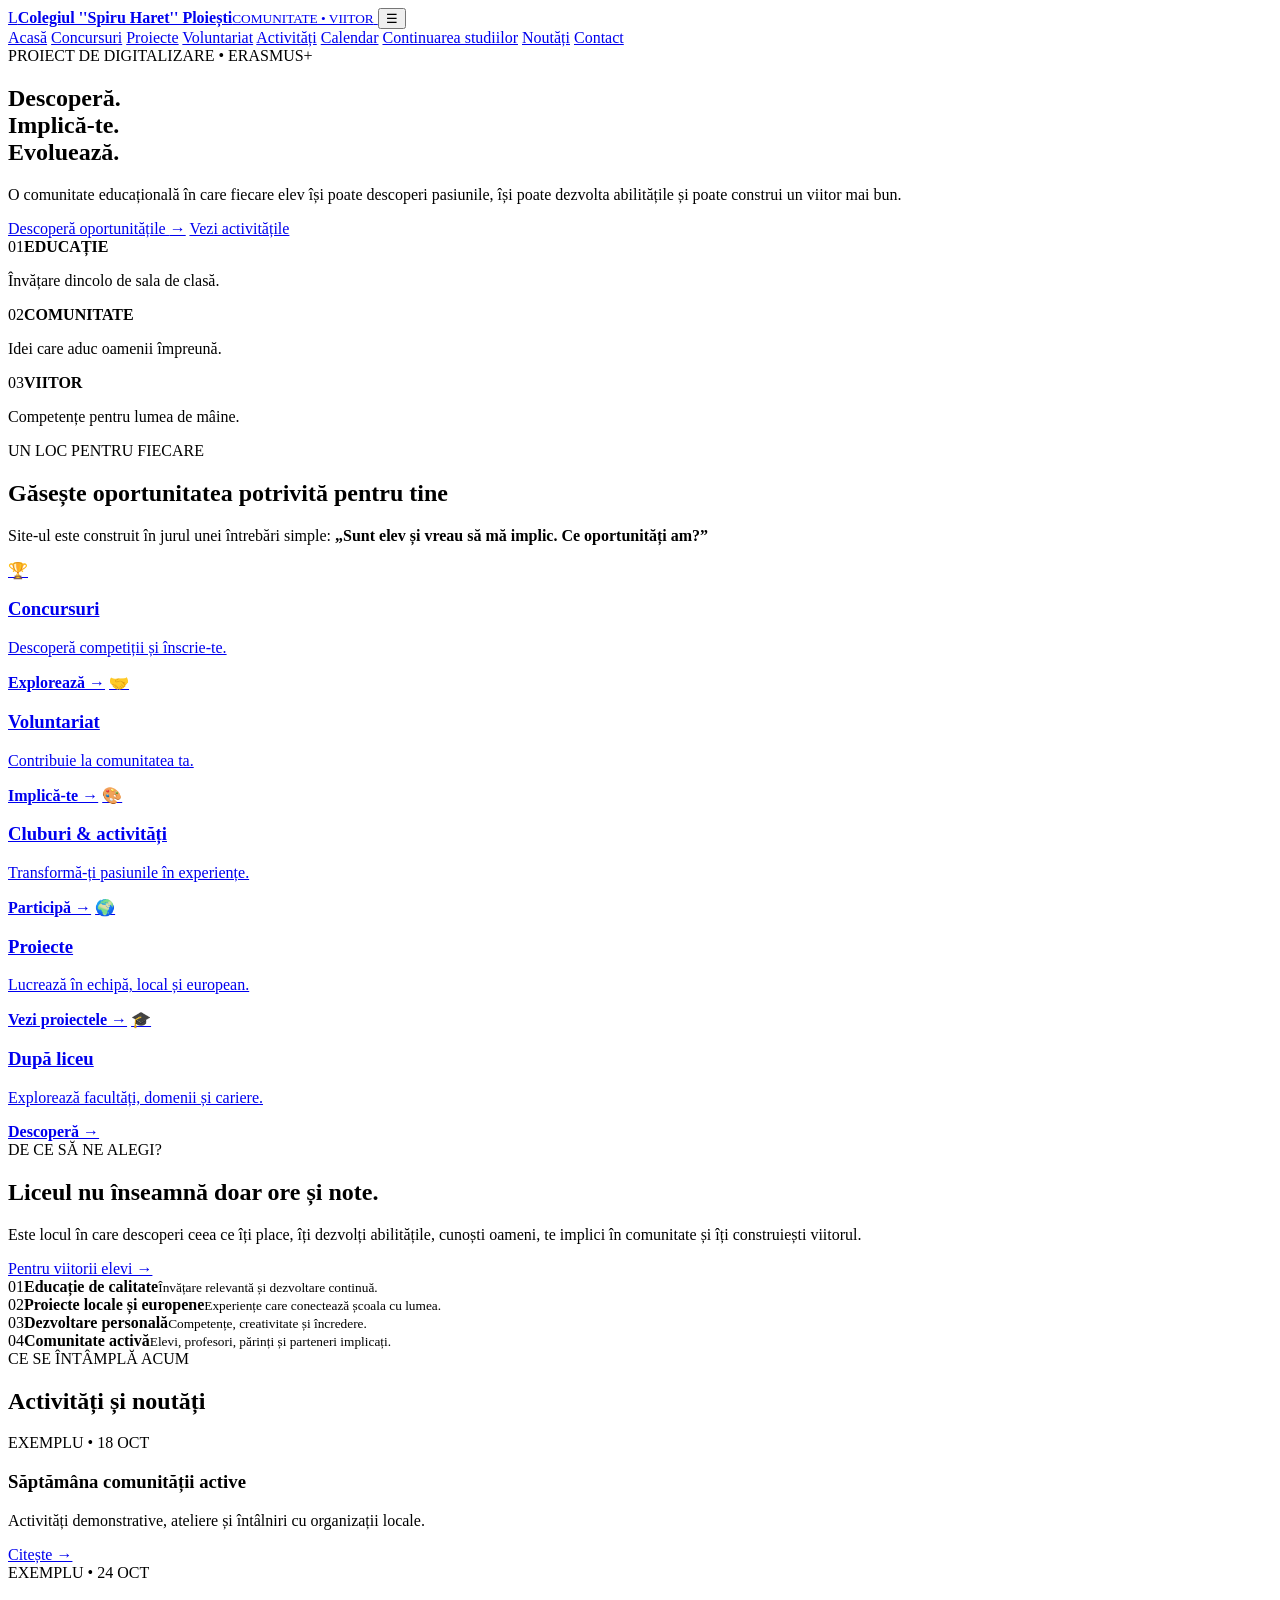
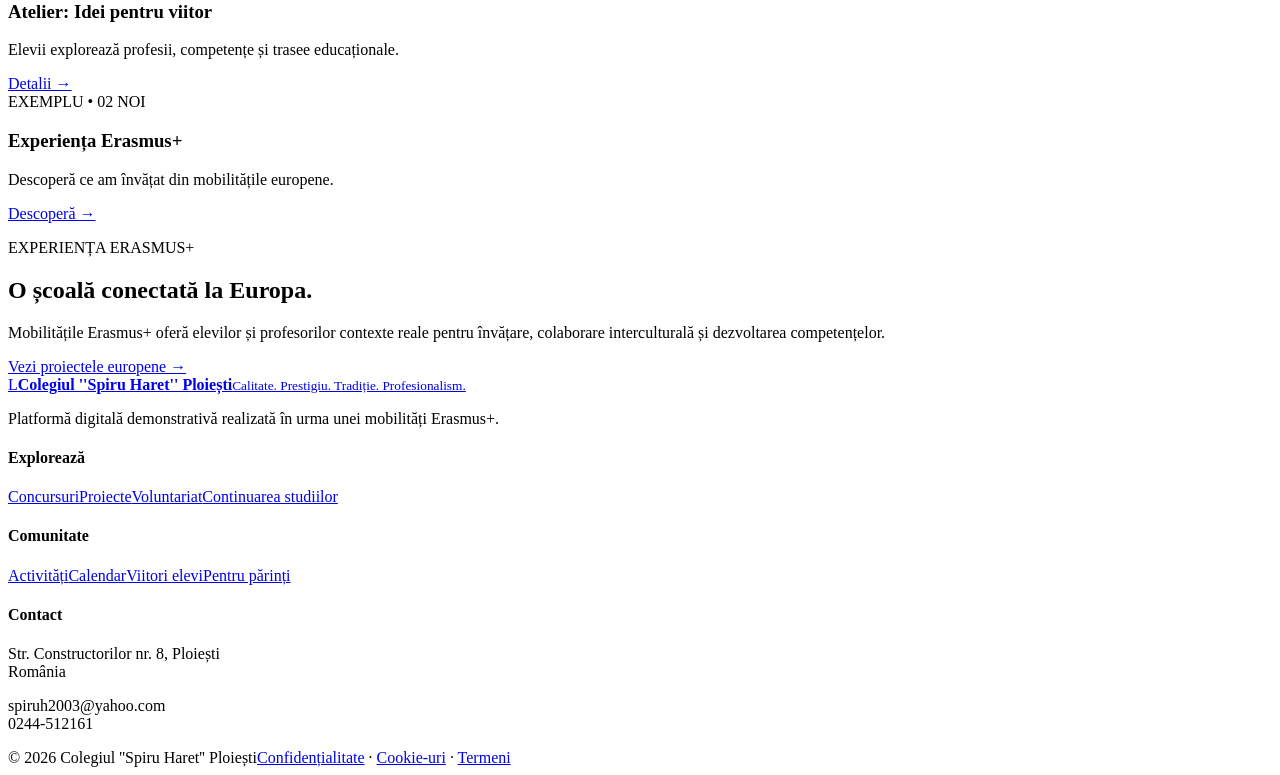
==== index.html @ 02422eb9 "Add files via upload" ====
<!doctype html>
<html lang="ro">
<head>
  <meta charset="utf-8">
  <meta name="viewport" content="width=device-width, initial-scale=1">
  <meta name="description" content="Platformă digitală demonstrativă pentru un liceu din România, realizată în cadrul unui proiect Erasmus+.">
  <meta name="theme-color" content="#173b73">
  <title>Liceul nostru — Descoperă. Implică-te. Evoluează.</title>
  <link rel="preconnect" href="https://fonts.googleapis.com">
  <link rel="preconnect" href="https://fonts.gstatic.com" crossorigin>
  <link href="https://fonts.googleapis.com/css2?family=Inter:wght@400;500;600;700;800&family=Space+Grotesk:wght@500;600;700&display=swap" rel="stylesheet">
  <link rel="stylesheet" href="assets/css/style.css">
</head>
<body>
<header class="site-header">
  <a class="brand" href="index.html" aria-label="Pagina principală">
    <span class="brand-mark">L</span><span><strong>Colegiul ''Spiru Haret'' Ploiești</strong><small>COMUNITATE • VIITOR</small></span>
  </a>
  <button class="menu-toggle" aria-label="Deschide meniul" aria-expanded="false">☰</button>
  <nav class="main-nav">
    <a class="active" href="index.html">Acasă</a>
    <a href="pages/concursuri.html">Concursuri</a>
    <a href="pages/proiecte.html">Proiecte</a>
    <a href="pages/voluntariat.html">Voluntariat</a>
    <a href="pages/activitati.html">Activități</a>
    <a href="pages/calendar.html">Calendar</a>
    <a href="pages/studii.html">Continuarea studiilor</a>
    <a href="pages/noutati.html">Noutăți</a>
    <a href="pages/contact.html">Contact</a>
  </nav>
</header>

<main>
<section class="hero">
  <div class="hero-content">
    <span class="eyebrow">PROIECT DE DIGITALIZARE • ERASMUS+</span>
    <h1>Descoperă.<br><span>Implică-te.</span><br>Evoluează.</h1>
    <p>O comunitate educațională în care fiecare elev își poate descoperi pasiunile, își poate dezvolta abilitățile și poate construi un viitor mai bun.</p>
    <div class="hero-actions">
      <a class="btn btn-primary" href="#oportunitati">Descoperă oportunitățile <span>→</span></a>
      <a class="btn btn-ghost" href="pages/activitati.html">Vezi activitățile</a>
    </div>
  </div>
  <div class="hero-card">
    <span>01</span><strong>EDUCAȚIE</strong><p>Învățare dincolo de sala de clasă.</p>
    <span>02</span><strong>COMUNITATE</strong><p>Idei care aduc oamenii împreună.</p>
    <span>03</span><strong>VIITOR</strong><p>Competențe pentru lumea de mâine.</p>
  </div>
</section>

<section class="section intro">
  <div class="section-heading">
    <span class="eyebrow">UN LOC PENTRU FIECARE</span>
    <h2>Găsește oportunitatea potrivită pentru tine</h2>
    <p>Site-ul este construit în jurul unei întrebări simple: <strong>„Sunt elev și vreau să mă implic. Ce oportunități am?”</strong></p>
  </div>
  <div class="opportunity-grid" id="oportunitati">
    <a class="op-card" href="pages/concursuri.html"><span>🏆</span><h3>Concursuri</h3><p>Descoperă competiții și înscrie-te.</p><b>Explorează →</b></a>
    <a class="op-card" href="pages/voluntariat.html"><span>🤝</span><h3>Voluntariat</h3><p>Contribuie la comunitatea ta.</p><b>Implică-te →</b></a>
    <a class="op-card" href="pages/activitati.html"><span>🎨</span><h3>Cluburi & activități</h3><p>Transformă-ți pasiunile în experiențe.</p><b>Participă →</b></a>
    <a class="op-card" href="pages/proiecte.html"><span>🌍</span><h3>Proiecte</h3><p>Lucrează în echipă, local și european.</p><b>Vezi proiectele →</b></a>
    <a class="op-card" href="pages/studii.html"><span>🎓</span><h3>După liceu</h3><p>Explorează facultăți, domenii și cariere.</p><b>Descoperă →</b></a>
  </div>
</section>

<section class="section split">
  <div>
    <span class="eyebrow">DE CE SĂ NE ALEGI?</span>
    <h2>Liceul nu înseamnă doar ore și note.</h2>
    <p>Este locul în care descoperi ceea ce îți place, îți dezvolți abilitățile, cunoști oameni, te implici în comunitate și îți construiești viitorul.</p>
    <a class="text-link" href="pages/viitori-elevi.html">Pentru viitorii elevi →</a>
  </div>
  <div class="feature-list">
    <div><span>01</span><b>Educație de calitate</b><small>Învățare relevantă și dezvoltare continuă.</small></div>
    <div><span>02</span><b>Proiecte locale și europene</b><small>Experiențe care conectează școala cu lumea.</small></div>
    <div><span>03</span><b>Dezvoltare personală</b><small>Competențe, creativitate și încredere.</small></div>
    <div><span>04</span><b>Comunitate activă</b><small>Elevi, profesori, părinți și parteneri implicați.</small></div>
  </div>
</section>

<section class="section dark-section">
  <div class="section-heading light">
    <span class="eyebrow">CE SE ÎNTÂMPLĂ ACUM</span><h2>Activități și noutăți</h2>
  </div>
  <div class="news-grid">
    <article class="news-card"><div class="date">EXEMPLU • 18 OCT</div><h3>Săptămâna comunității active</h3><p>Activități demonstrative, ateliere și întâlniri cu organizații locale.</p><a href="pages/noutati.html">Citește →</a></article>
    <article class="news-card"><div class="date">EXEMPLU • 24 OCT</div><h3>Atelier: Idei pentru viitor</h3><p>Elevii explorează profesii, competențe și trasee educaționale.</p><a href="pages/activitati.html">Detalii →</a></article>
    <article class="news-card"><div class="date">EXEMPLU • 02 NOI</div><h3>Experiența Erasmus+</h3><p>Descoperă ce am învățat din mobilitățile europene.</p><a href="pages/proiecte.html">Descoperă →</a></article>
  </div>
  <p class="demo-note"></p>
</section>

<section class="section erasmus-banner">
  <div><span class="eyebrow">EXPERIENȚA ERASMUS+</span><h2>O școală conectată la Europa.</h2><p>Mobilitățile Erasmus+ oferă elevilor și profesorilor contexte reale pentru învățare, colaborare interculturală și dezvoltarea competențelor.</p></div>
  <a class="btn btn-primary" href="pages/proiecte.html">Vezi proiectele europene →</a>
</section>
</main>

<footer class="footer">
  <div class="footer-top"><div><a class="brand inverse" href="index.html"><span class="brand-mark">L</span><span><strong>Colegiul ''Spiru Haret'' Ploiești</strong><small>Calitate. Prestigiu. Tradiție. Profesionalism.</small></span></a><p>Platformă digitală demonstrativă realizată în urma unei mobilități Erasmus+.</p></div>
  <div><h4>Explorează</h4><a href="pages/concursuri.html">Concursuri</a><a href="pages/proiecte.html">Proiecte</a><a href="pages/voluntariat.html">Voluntariat</a><a href="pages/studii.html">Continuarea studiilor</a></div>
  <div><h4>Comunitate</h4><a href="pages/activitati.html">Activități</a><a href="pages/calendar.html">Calendar</a><a href="pages/viitori-elevi.html">Viitori elevi</a><a href="pages/parinti.html">Pentru părinți</a></div>
  <div><h4>Contact</h4><p>Str. Constructorilor nr. 8, Ploiești<br>România</p><p>spiruh2003@yahoo.com<br>0244-512161</p></div></div>
  <div class="footer-bottom"><span>© 2026 Colegiul ''Spiru Haret'' Ploiești</span><span><a href="pages/legale.html">Confidențialitate</a> · <a href="pages/legale.html">Cookie-uri</a> · <a href="pages/legale.html">Termeni</a></span></div>
</footer>
<script src="assets/js/app.js"></script>
</body>
</html>
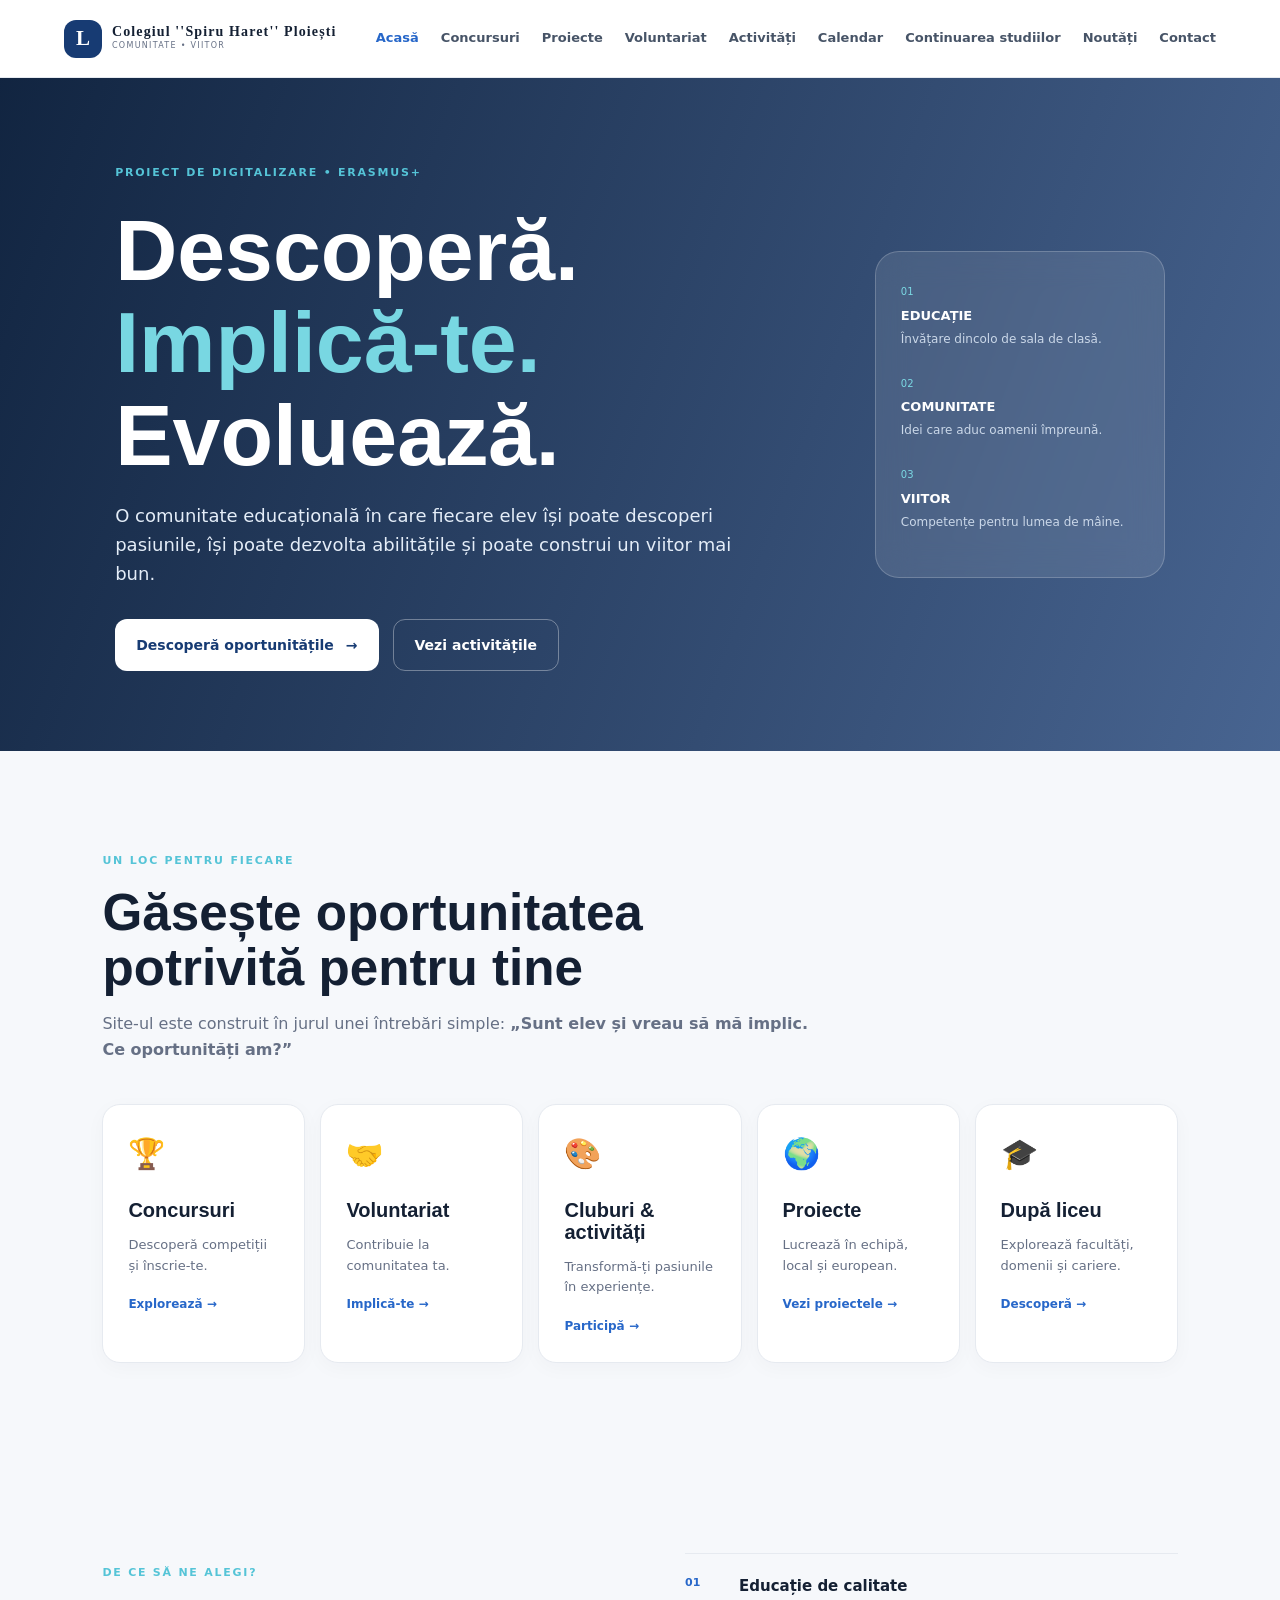
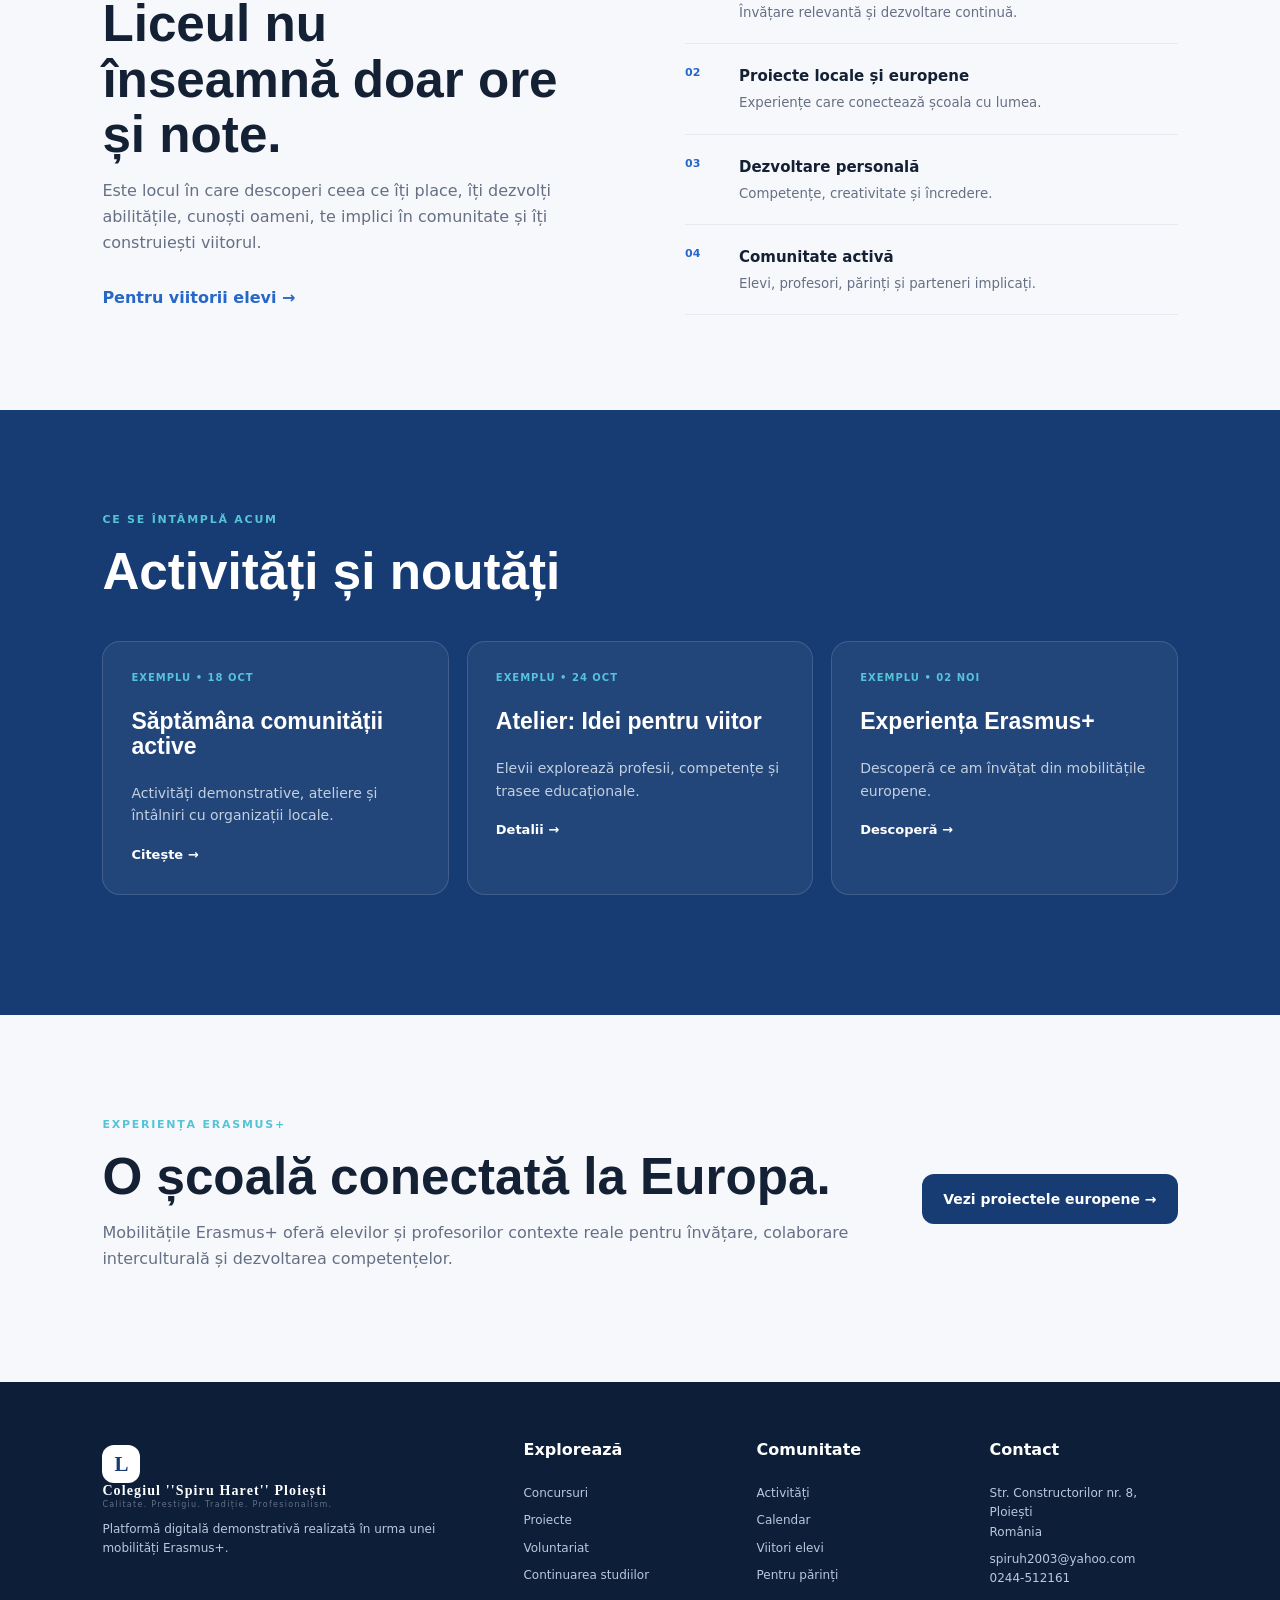
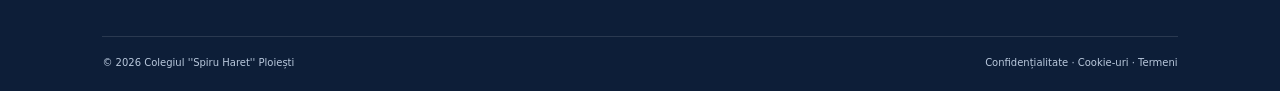
==== commit 61302bc9: "Update index.html" ====
--- a/index.html
+++ b/index.html
@@ -19,14 +19,14 @@
   <button class="menu-toggle" aria-label="Deschide meniul" aria-expanded="false">☰</button>
   <nav class="main-nav">
     <a class="active" href="index.html">Acasă</a>
-    <a href="pages/concursuri.html">Concursuri</a>
-    <a href="pages/proiecte.html">Proiecte</a>
-    <a href="pages/voluntariat.html">Voluntariat</a>
-    <a href="pages/activitati.html">Activități</a>
-    <a href="pages/calendar.html">Calendar</a>
-    <a href="pages/studii.html">Continuarea studiilor</a>
-    <a href="pages/noutati.html">Noutăți</a>
-    <a href="pages/contact.html">Contact</a>
+    <a href="concursuri.html">Concursuri</a>
+    <a href=proiecte.html>Proiecte</a>
+    <a href=voluntariat.html">Voluntariat</a>
+    <a href=activitati.html>Activități</a>
+    <a href=calendar.html>Calendar</a>
+    <a href=studii.html>Continuarea studiilor</a>
+    <a href=noutati.html>Noutăți</a>
+    <a href=contact.html>Contact</a>
   </nav>
 </header>
 
@@ -105,4 +105,4 @@
 </footer>
 <script src="assets/js/app.js"></script>
 </body>
-</html>+</html>
--- a/assets/css/style.css
+++ b/assets/css/style.css
@@ -0,0 +1,5 @@
+:root{--navy:#173b73;--blue:#2767c9;--cyan:#55c4d7;--ink:#142033;--muted:#667085;--bg:#f6f8fb;--white:#fff;--line:#e6eaf0;--radius:22px;--shadow:0 18px 50px rgba(20,32,51,.10)}
+*{box-sizing:border-box}html{scroll-behavior:smooth}body{margin:0;font-family:Inter,system-ui,sans-serif;color:var(--ink);background:var(--bg);line-height:1.6}a{color:inherit;text-decoration:none}.site-header{height:78px;background:rgba(255,255,255,.92);backdrop-filter:blur(16px);border-bottom:1px solid var(--line);display:flex;align-items:center;justify-content:space-between;padding:0 5%;position:sticky;top:0;z-index:20}.brand{display:flex;align-items:center;gap:10px}.brand-mark{width:38px;height:38px;border-radius:12px;background:var(--navy);color:#fff;display:grid;place-items:center;font:700 21px "Space Grotesk"}.brand strong{display:block;font:800 14px "Space Grotesk";letter-spacing:.08em}.brand small{display:block;font-size:8px;letter-spacing:.16em;color:var(--muted)}.main-nav{display:flex;gap:22px;align-items:center;font-size:13px;font-weight:600}.main-nav a{padding:9px 0;color:#475467}.main-nav a:hover,.main-nav .active{color:var(--blue)}.menu-toggle{display:none;border:0;background:none;font-size:25px}.hero{min-height:650px;background:linear-gradient(110deg,rgba(8,28,57,.96),rgba(23,59,115,.78)),url("https://images.unsplash.com/photo-1523050854058-8df90110c9f1?auto=format&fit=crop&w=1800&q=85") center/cover;display:flex;align-items:center;justify-content:space-between;padding:80px 9%;color:white;gap:60px}.hero-content{max-width:720px}.eyebrow{font-size:11px;font-weight:800;letter-spacing:.16em;color:var(--cyan)}h1,h2,h3{font-family:"Space Grotesk",Inter,sans-serif;line-height:1.08}h1{font-size:clamp(48px,7vw,86px);margin:20px 0}.hero h1 span{color:#78d7e2}.hero p{font-size:18px;max-width:650px;color:#e4edf8}.hero-actions{display:flex;gap:14px;margin-top:30px;flex-wrap:wrap}.btn{display:inline-flex;align-items:center;gap:12px;padding:14px 21px;border-radius:12px;font-weight:700;font-size:14px}.btn-primary{background:#fff;color:var(--navy)}.btn-primary:hover{transform:translateY(-2px)}.btn-ghost{border:1px solid rgba(255,255,255,.35);color:#fff}.hero-card{width:290px;background:rgba(255,255,255,.10);border:1px solid rgba(255,255,255,.2);backdrop-filter:blur(16px);border-radius:24px;padding:25px}.hero-card span{font-size:10px;color:#7bd8e3}.hero-card strong{display:block;margin-top:3px;font-size:13px}.hero-card p{font-size:12px;margin:3px 0 20px;color:#cbd8e9}.section{padding:95px 8%;max-width:1400px;margin:auto}.section-heading{max-width:720px;margin-bottom:42px}.section h2{font-size:clamp(34px,4vw,54px);margin:13px 0}.section-heading p{color:var(--muted)}.opportunity-grid{display:grid;grid-template-columns:repeat(5,1fr);gap:15px}.op-card{background:#fff;border:1px solid var(--line);border-radius:18px;padding:25px;transition:.25s;box-shadow:0 5px 20px rgba(20,32,51,.03)}.op-card:hover{transform:translateY(-7px);box-shadow:var(--shadow);border-color:#cbd9ec}.op-card span{font-size:30px}.op-card h3{font-size:20px;margin:22px 0 7px}.op-card p{font-size:13px;color:var(--muted);min-height:42px}.op-card b{font-size:12px;color:var(--blue)}.split{display:grid;grid-template-columns:1fr 1fr;gap:90px;align-items:center}.split>div:first-child{padding-right:20px}.split p{color:var(--muted);max-width:580px}.text-link{display:inline-block;color:var(--blue);font-weight:800;margin-top:14px}.feature-list{border-top:1px solid var(--line)}.feature-list div{display:grid;grid-template-columns:50px 1fr;gap:4px;padding:20px 0;border-bottom:1px solid var(--line)}.feature-list span{grid-row:span 2;font-size:11px;color:var(--blue);font-weight:800}.feature-list b{font-size:15px}.feature-list small{color:var(--muted)}.dark-section{max-width:none;background:var(--navy);color:white}.dark-section>.section-heading,.dark-section>.news-grid,.dark-section>.demo-note{max-width:1240px;margin-left:auto;margin-right:auto}.light p{color:#b9c8dc}.news-grid{display:grid;grid-template-columns:repeat(3,1fr);gap:18px}.news-card{border:1px solid rgba(255,255,255,.14);border-radius:18px;padding:28px;background:rgba(255,255,255,.05)}.news-card .date{font-size:10px;color:var(--cyan);font-weight:800;letter-spacing:.1em}.news-card h3{font-size:23px}.news-card p{color:#c3d0df;font-size:14px}.news-card a{font-weight:700;font-size:13px}.demo-note{font-size:11px;color:#91a7c2;margin-top:25px}.erasmus-banner{display:flex;justify-content:space-between;align-items:center;gap:40px}.erasmus-banner>div{max-width:750px}.erasmus-banner p{color:var(--muted)}.erasmus-banner .btn-primary{background:var(--navy);color:#fff}.footer{background:#0d1e38;color:#b9c8dc;padding:55px 8% 20px}.footer-top{display:grid;grid-template-columns:2fr 1fr 1fr 1fr;gap:45px;max-width:1240px;margin:auto}.footer .brand strong{color:#fff}.footer h4{color:#fff;margin-top:0}.footer-top a,.footer-top p{font-size:12px;display:block;margin:8px 0}.footer-bottom{border-top:1px solid rgba(255,255,255,.12);max-width:1240px;margin:40px auto 0;padding-top:18px;display:flex;justify-content:space-between;font-size:10px}.inverse .brand-mark{background:#fff;color:var(--navy)}
+.page-hero{padding:80px 8%;background:linear-gradient(120deg,#102d57,#2767c9);color:#fff}.page-hero h1{font-size:clamp(42px,6vw,68px);margin:12px 0}.page-hero p{max-width:720px;color:#dbe7f6}.content{max-width:1240px;margin:auto;padding:65px 8%}.cards{display:grid;grid-template-columns:repeat(3,1fr);gap:18px}.card{background:#fff;border:1px solid var(--line);border-radius:18px;padding:25px;box-shadow:0 7px 24px rgba(20,32,51,.04)}.card .tag{font-size:10px;color:var(--blue);font-weight:800;text-transform:uppercase}.card h3{margin:12px 0 8px}.card p{font-size:14px;color:var(--muted)}.filters{display:flex;gap:8px;flex-wrap:wrap;margin-bottom:30px}.filter{border:1px solid var(--line);background:#fff;border-radius:999px;padding:9px 14px;font-size:12px;font-weight:700;cursor:pointer}.filter.active{background:var(--navy);color:#fff}.search{width:100%;max-width:450px;padding:13px 16px;border:1px solid var(--line);border-radius:12px;margin-bottom:20px}.demo{background:#fff7e5;border:1px solid #f0d89c;border-radius:14px;padding:15px;font-size:12px;color:#765d1b;margin:20px 0}.toolbox{background:#fff;border:1px solid var(--line);border-radius:20px;padding:25px;box-shadow:var(--shadow);max-width:760px}.toolbox select{padding:12px;border:1px solid var(--line);border-radius:10px;margin:10px 0;width:100%;font:inherit}.result{background:#f0f6ff;border-radius:15px;padding:18px;margin-top:12px}.calendar{display:grid;grid-template-columns:repeat(7,1fr);gap:8px}.cal-head{font-weight:800;font-size:11px;color:var(--muted);padding:8px}.day{min-height:100px;background:#fff;border:1px solid var(--line);border-radius:12px;padding:10px;font-size:12px}.day b{display:block}.event{margin-top:7px;background:#eaf4ff;border-left:3px solid var(--blue);padding:5px;font-size:10px}.gallery{display:grid;grid-template-columns:repeat(4,1fr);gap:12px}.gallery div{aspect-ratio:1/1;border-radius:16px;background-size:cover;background-position:center;cursor:pointer}.contact-grid{display:grid;grid-template-columns:1fr 1fr;gap:20px}.contact-box{background:#fff;border:1px solid var(--line);border-radius:18px;padding:25px}.contact-box input,.contact-box textarea{width:100%;padding:12px;margin:7px 0;border:1px solid var(--line);border-radius:10px;font:inherit}.contact-box textarea{min-height:130px}.modal{display:none;position:fixed;inset:0;background:rgba(0,0,0,.8);z-index:50;align-items:center;justify-content:center;padding:25px}.modal.open{display:flex}.modal img{max-width:90vw;max-height:85vh;border-radius:12px}
+@media(max-width:1050px){.main-nav{gap:13px}.opportunity-grid{grid-template-columns:repeat(3,1fr)}.hero-card{display:none}.footer-top{grid-template-columns:1fr 1fr}.cards{grid-template-columns:repeat(2,1fr)}}
+@media(max-width:760px){.site-header{padding:0 5%}.menu-toggle{display:block}.main-nav{display:none;position:absolute;left:0;right:0;top:78px;background:#fff;padding:20px 7%;flex-direction:column;align-items:flex-start;border-bottom:1px solid var(--line)}.main-nav.open{display:flex}.hero{padding:65px 7%;min-height:600px}.section,.content{padding:65px 6%}.opportunity-grid,.news-grid,.cards,.split,.contact-grid{grid-template-columns:1fr}.opportunity-grid{gap:10px}.op-card{display:block}.gallery{grid-template-columns:repeat(2,1fr)}.footer-top{grid-template-columns:1fr}.footer-bottom{flex-direction:column;gap:10px}.calendar{overflow:auto;grid-template-columns:repeat(7,minmax(95px,1fr));min-width:680px}.erasmus-banner{display:block}}
